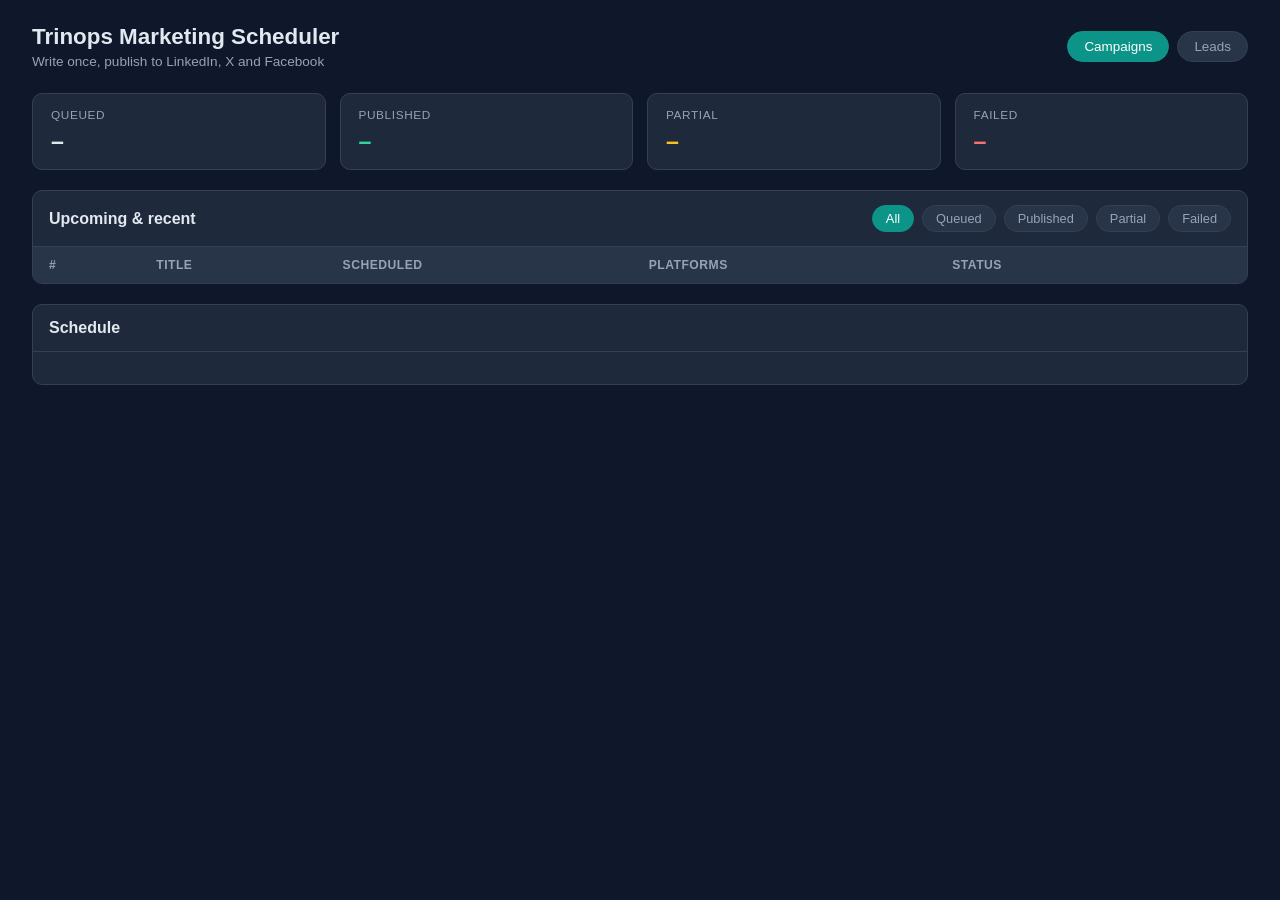
==== frontend/index.html @ 3c3bc8ee "feat: trinops-marketing-scheduler — multi-platform scheduler + lead capture Write-once campaign sche" ====
<!DOCTYPE html>
<html lang="en">
<head>
  <meta charset="utf-8">
  <meta name="viewport" content="width=device-width, initial-scale=1">
  <title>Trinops Marketing Scheduler</title>
  <link rel="stylesheet" href="styles.css">
</head>
<body>
  <header>
    <div>
      <h1>Trinops Marketing Scheduler</h1>
      <div class="subtitle">Write once, publish to LinkedIn, X and Facebook</div>
    </div>
    <nav class="tabs">
      <a class="tab active" href="index.html">Campaigns</a>
      <a class="tab" href="leads.html">Leads</a>
    </nav>
  </header>

  <section id="cards">
    <div class="card"><div class="card-label">Queued</div><div class="card-value" id="card-queued">–</div></div>
    <div class="card"><div class="card-label">Published</div><div class="card-value ok" id="card-published">–</div></div>
    <div class="card"><div class="card-label">Partial</div><div class="card-value warn" id="card-partial">–</div></div>
    <div class="card"><div class="card-label">Failed</div><div class="card-value danger" id="card-failed">–</div></div>
  </section>

  <main>
    <section class="panel">
      <div class="panel-head">
        <h2>Upcoming &amp; recent</h2>
        <div class="filters" id="campaign-filters">
          <button class="filter active" data-status="">All</button>
          <button class="filter" data-status="QUEUED">Queued</button>
          <button class="filter" data-status="PUBLISHED">Published</button>
          <button class="filter" data-status="PARTIAL">Partial</button>
          <button class="filter" data-status="FAILED">Failed</button>
        </div>
      </div>
      <table>
        <thead>
          <tr><th>#</th><th>Title</th><th>Scheduled</th><th>Platforms</th><th>Status</th><th></th></tr>
        </thead>
        <tbody id="campaign-rows"></tbody>
      </table>
      <div id="campaign-empty" class="empty-state hidden">No campaigns match this filter.</div>
    </section>

    <section class="panel">
      <div class="panel-head"><h2>Schedule</h2><div class="muted" id="calendar-month"></div></div>
      <div id="calendar"></div>
    </section>
  </main>

  <div id="toast" class="hidden"></div>
  <script src="app.js"></script>
  <script>initCampaignsPage();</script>
</body>
</html>
---- frontend/styles.css ----
:root {
  --bg: #0f172a;
  --surface: #1e293b;
  --surface-2: #283548;
  --border: #334155;
  --text: #e2e8f0;
  --muted: #94a3b8;
  --accent: #14b8a6;
  --accent-dark: #0d9488;
  --danger: #f87171;
  --warn: #fbbf24;
  --ok: #34d399;
}

* { box-sizing: border-box; margin: 0; padding: 0; }

body {
  font-family: -apple-system, "Segoe UI", Roboto, Helvetica, Arial, sans-serif;
  background: var(--bg);
  color: var(--text);
  min-height: 100vh;
}

header {
  display: flex;
  justify-content: space-between;
  align-items: center;
  padding: 24px 32px 12px;
}

h1 { font-size: 1.4rem; font-weight: 650; }
h2 { font-size: 1rem; font-weight: 650; }
.subtitle { color: var(--muted); font-size: 0.85rem; margin-top: 4px; }

.tabs { display: flex; gap: 8px; }
.tab {
  text-decoration: none;
  color: var(--muted);
  background: var(--surface-2);
  border: 1px solid var(--border);
  padding: 7px 16px;
  border-radius: 999px;
  font-size: 0.84rem;
}
.tab.active { background: var(--accent-dark); border-color: var(--accent-dark); color: #fff; }

#cards { display: flex; gap: 14px; padding: 12px 32px; }
.card {
  flex: 1;
  background: var(--surface);
  border: 1px solid var(--border);
  border-radius: 10px;
  padding: 14px 18px;
}
.card-label { color: var(--muted); font-size: 0.74rem; text-transform: uppercase; letter-spacing: 0.05em; }
.card-value { font-size: 1.45rem; font-weight: 650; margin-top: 6px; }
.card-value.ok { color: var(--ok); }
.card-value.warn { color: var(--warn); }
.card-value.danger { color: var(--danger); }

main { padding: 8px 32px 48px; display: flex; flex-direction: column; gap: 20px; }

.panel { background: var(--surface); border: 1px solid var(--border); border-radius: 10px; overflow: hidden; }
.panel-head {
  display: flex;
  justify-content: space-between;
  align-items: center;
  padding: 14px 16px;
  border-bottom: 1px solid var(--border);
}

.filters { display: flex; gap: 8px; }
.filter {
  background: var(--surface-2);
  border: 1px solid var(--border);
  color: var(--muted);
  padding: 5px 13px;
  border-radius: 999px;
  cursor: pointer;
  font-size: 0.8rem;
}
.filter.active { background: var(--accent-dark); border-color: var(--accent-dark); color: #fff; }

table { width: 100%; border-collapse: collapse; }
th, td { text-align: left; padding: 11px 16px; font-size: 0.86rem; vertical-align: top; }
thead th { background: var(--surface-2); color: var(--muted); font-weight: 600; font-size: 0.76rem; text-transform: uppercase; letter-spacing: 0.04em; }
tbody tr { border-top: 1px solid var(--border); }
tbody tr:hover { background: var(--surface-2); }
.muted { color: var(--muted); }
.email { font-size: 0.76rem; }

.badge {
  display: inline-block;
  padding: 3px 10px;
  border-radius: 999px;
  font-size: 0.72rem;
  font-weight: 650;
  letter-spacing: 0.03em;
}
.badge-QUEUED     { background: #475569; color: #e2e8f0; }
.badge-PUBLISHING { background: #1d4ed8; color: #dbeafe; }
.badge-PUBLISHED  { background: #15803d; color: #dcfce7; }
.badge-PARTIAL    { background: #b45309; color: #fef3c7; }
.badge-FAILED     { background: #991b1b; color: #fee2e2; }
.badge-HOT        { background: #991b1b; color: #fee2e2; }
.badge-WARM       { background: #b45309; color: #fef3c7; }
.badge-COLD       { background: #475569; color: #e2e8f0; }

/* per-platform status pills inside a campaign row */
.platforms { display: flex; gap: 6px; flex-wrap: wrap; }
.pill {
  display: inline-block;
  padding: 2px 9px;
  border-radius: 6px;
  font-size: 0.72rem;
  font-weight: 600;
  border: 1px solid var(--border);
}
.pill-PENDING   { background: var(--surface-2); color: var(--muted); }
.pill-PUBLISHED { background: rgba(21, 128, 61, 0.25); color: var(--ok); border-color: #15803d; }
.pill-FAILED    { background: rgba(153, 27, 27, 0.25); color: var(--danger); border-color: #991b1b; }

.prio {
  display: inline-block;
  padding: 2px 8px;
  border-radius: 6px;
  font-size: 0.74rem;
  font-weight: 700;
}
.prio-1 { background: #991b1b; color: #fee2e2; }
.prio-2 { background: #b45309; color: #fef3c7; }
.prio-3 { background: #475569; color: #e2e8f0; }

.btn {
  border: none;
  border-radius: 8px;
  padding: 7px 14px;
  font-size: 0.82rem;
  font-weight: 600;
  cursor: pointer;
  margin-right: 6px;
}
.btn-accept { background: var(--accent); color: #042f2e; }
.btn-accept:hover { background: #2dd4bf; }
.btn-ghost { background: transparent; color: var(--muted); border: 1px solid var(--border); }
.btn-ghost:hover { color: var(--text); }

.empty-state { color: var(--muted); padding: 28px; text-align: center; }
.hidden { display: none !important; }

/* calendar */
#calendar {
  display: grid;
  grid-template-columns: repeat(7, 1fr);
  gap: 6px;
  padding: 16px;
}
.cal-head { color: var(--muted); font-size: 0.72rem; text-transform: uppercase; text-align: center; padding-bottom: 4px; }
.cal-day {
  min-height: 74px;
  background: var(--surface-2);
  border: 1px solid var(--border);
  border-radius: 8px;
  padding: 6px;
}
.cal-day.today { border-color: var(--accent); }
.cal-num { font-size: 0.74rem; color: var(--muted); }
.cal-event {
  display: block;
  margin-top: 4px;
  padding: 2px 6px;
  border-radius: 5px;
  font-size: 0.68rem;
  white-space: nowrap;
  overflow: hidden;
  text-overflow: ellipsis;
}

#toast {
  position: fixed;
  bottom: 24px;
  right: 24px;
  background: var(--accent-dark);
  color: #fff;
  padding: 12px 18px;
  border-radius: 10px;
  font-size: 0.86rem;
  z-index: 50;
}
#toast.error { background: #991b1b; }
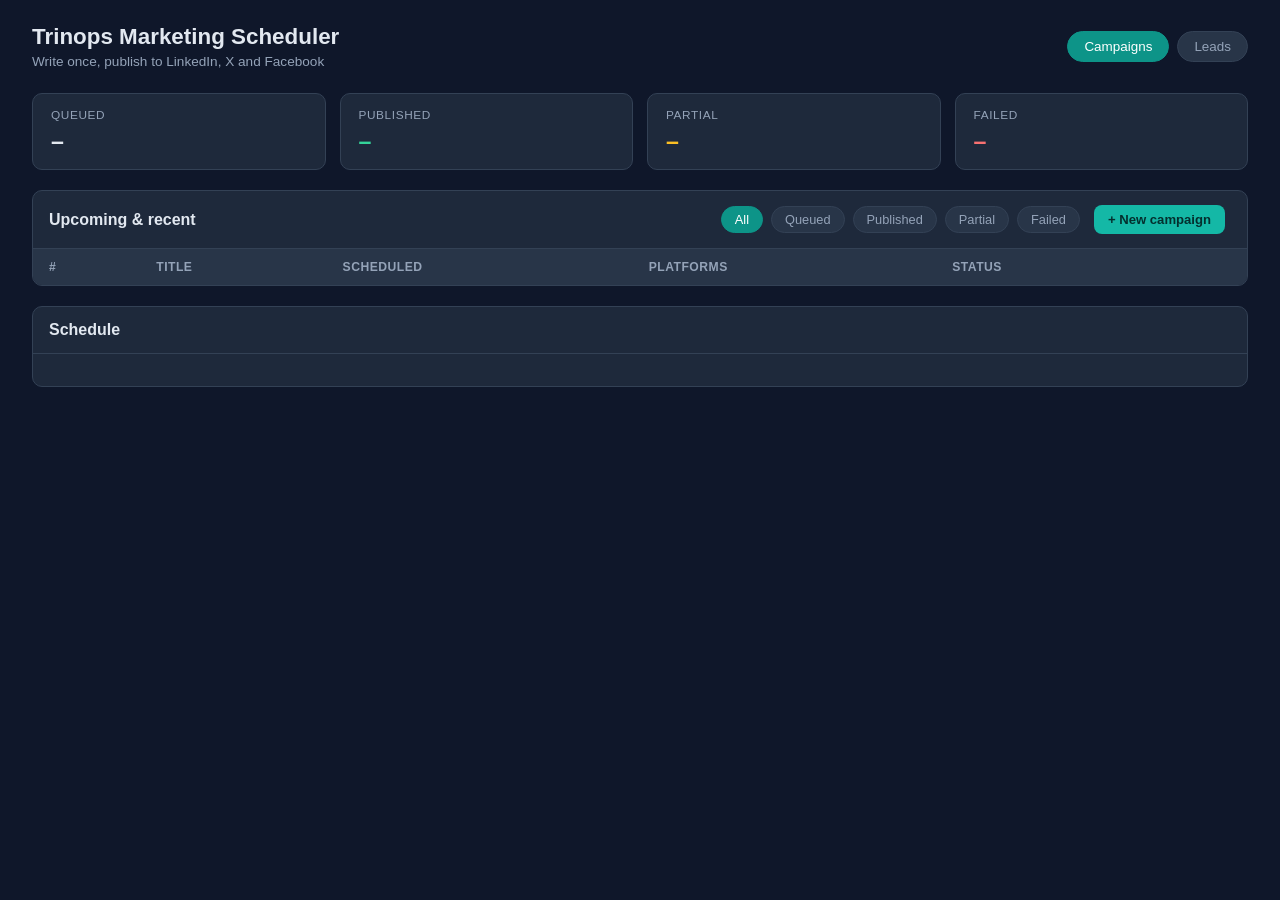
==== commit 072d789f: "feat: new-campaign form, lead notes, scoring explainer, transient retry - Campaigns: "New campaign" " ====
--- a/frontend/index.html
+++ b/frontend/index.html
@@ -29,12 +29,15 @@
     <section class="panel">
       <div class="panel-head">
         <h2>Upcoming &amp; recent</h2>
-        <div class="filters" id="campaign-filters">
-          <button class="filter active" data-status="">All</button>
-          <button class="filter" data-status="QUEUED">Queued</button>
-          <button class="filter" data-status="PUBLISHED">Published</button>
-          <button class="filter" data-status="PARTIAL">Partial</button>
-          <button class="filter" data-status="FAILED">Failed</button>
+        <div class="head-actions">
+          <div class="filters" id="campaign-filters">
+            <button class="filter active" data-status="">All</button>
+            <button class="filter" data-status="QUEUED">Queued</button>
+            <button class="filter" data-status="PUBLISHED">Published</button>
+            <button class="filter" data-status="PARTIAL">Partial</button>
+            <button class="filter" data-status="FAILED">Failed</button>
+          </div>
+          <button id="new-campaign-btn" class="btn btn-accept">+ New campaign</button>
         </div>
       </div>
       <table>
@@ -52,6 +55,26 @@
     </section>
   </main>
 
+  <div id="modal-backdrop" class="hidden">
+    <div class="modal">
+      <h2>New campaign</h2>
+      <form id="campaign-form">
+        <label>Title<input name="title" required maxlength="200" placeholder="e.g. Product launch announcement"></label>
+        <label>Content<textarea name="content" required rows="4" placeholder="What do you want to post?"></textarea></label>
+        <label>Media URL (optional)<input name="media_url" type="url" placeholder="https://…"></label>
+        <label>Schedule for<input name="scheduled_at" type="datetime-local"></label>
+        <fieldset>
+          <legend>Platforms</legend>
+          <div id="platform-choices" class="platform-choices"></div>
+        </fieldset>
+        <div class="modal-actions">
+          <button type="button" id="modal-cancel" class="btn btn-ghost">Cancel</button>
+          <button type="submit" class="btn btn-accept">Create &amp; queue</button>
+        </div>
+      </form>
+    </div>
+  </div>
+
   <div id="toast" class="hidden"></div>
   <script src="app.js"></script>
   <script>initCampaignsPage();</script>
--- a/frontend/styles.css
+++ b/frontend/styles.css
@@ -176,6 +176,78 @@
   text-overflow: ellipsis;
 }
 
+.head-actions { display: flex; align-items: center; gap: 14px; }
+
+.attempts { font-size: 0.66rem; opacity: 0.8; }
+
+/* notes column */
+.notes-cell { min-width: 220px; }
+.notes-input {
+  width: 100%;
+  background: var(--bg);
+  border: 1px solid var(--border);
+  color: var(--text);
+  border-radius: 6px;
+  padding: 6px 8px;
+  font: inherit;
+  font-size: 0.8rem;
+  resize: vertical;
+}
+.notes-input:focus { outline: none; border-color: var(--accent); }
+
+/* scoring explainer */
+#scoring-explainer { padding: 14px 16px; }
+#scoring-explainer summary { cursor: pointer; font-weight: 650; font-size: 0.92rem; }
+.scoring-body { margin-top: 12px; }
+.rubric-signals { display: flex; gap: 14px; flex-wrap: wrap; margin: 10px 0 14px; }
+.rubric-signal { flex: 1; min-width: 200px; background: var(--surface-2); border: 1px solid var(--border); border-radius: 8px; padding: 10px 12px; }
+.rubric-name { font-weight: 650; font-size: 0.82rem; margin-bottom: 6px; }
+.rubric-band { display: flex; justify-content: space-between; font-size: 0.8rem; color: var(--muted); padding: 2px 0; }
+.rubric-pts { color: var(--accent); font-weight: 650; }
+.rubric-cats { list-style: none; display: flex; flex-direction: column; gap: 6px; }
+.rubric-cats li { font-size: 0.82rem; color: var(--muted); }
+
+/* modal */
+#modal-backdrop {
+  position: fixed;
+  inset: 0;
+  background: rgba(2, 6, 23, 0.7);
+  display: flex;
+  align-items: center;
+  justify-content: center;
+  z-index: 60;
+}
+.modal {
+  background: var(--surface);
+  border: 1px solid var(--border);
+  border-radius: 12px;
+  padding: 22px 24px;
+  width: min(520px, 92vw);
+  max-height: 90vh;
+  overflow-y: auto;
+}
+.modal h2 { margin-bottom: 14px; }
+#campaign-form { display: flex; flex-direction: column; gap: 12px; }
+#campaign-form label { display: flex; flex-direction: column; gap: 5px; font-size: 0.8rem; color: var(--muted); }
+#campaign-form input,
+#campaign-form textarea {
+  background: var(--bg);
+  border: 1px solid var(--border);
+  color: var(--text);
+  border-radius: 6px;
+  padding: 8px 10px;
+  font: inherit;
+  font-size: 0.86rem;
+}
+#campaign-form input:focus,
+#campaign-form textarea:focus { outline: none; border-color: var(--accent); }
+#campaign-form fieldset { border: 1px solid var(--border); border-radius: 8px; padding: 10px 12px; }
+#campaign-form legend { font-size: 0.78rem; color: var(--muted); padding: 0 6px; }
+.platform-choices { display: flex; gap: 16px; flex-wrap: wrap; }
+.choice { flex-direction: row !important; align-items: center; gap: 6px !important; color: var(--text) !important; font-size: 0.86rem !important; }
+.choice input { width: auto; }
+.modal-actions { display: flex; justify-content: flex-end; gap: 10px; margin-top: 4px; }
+
 #toast {
   position: fixed;
   bottom: 24px;
